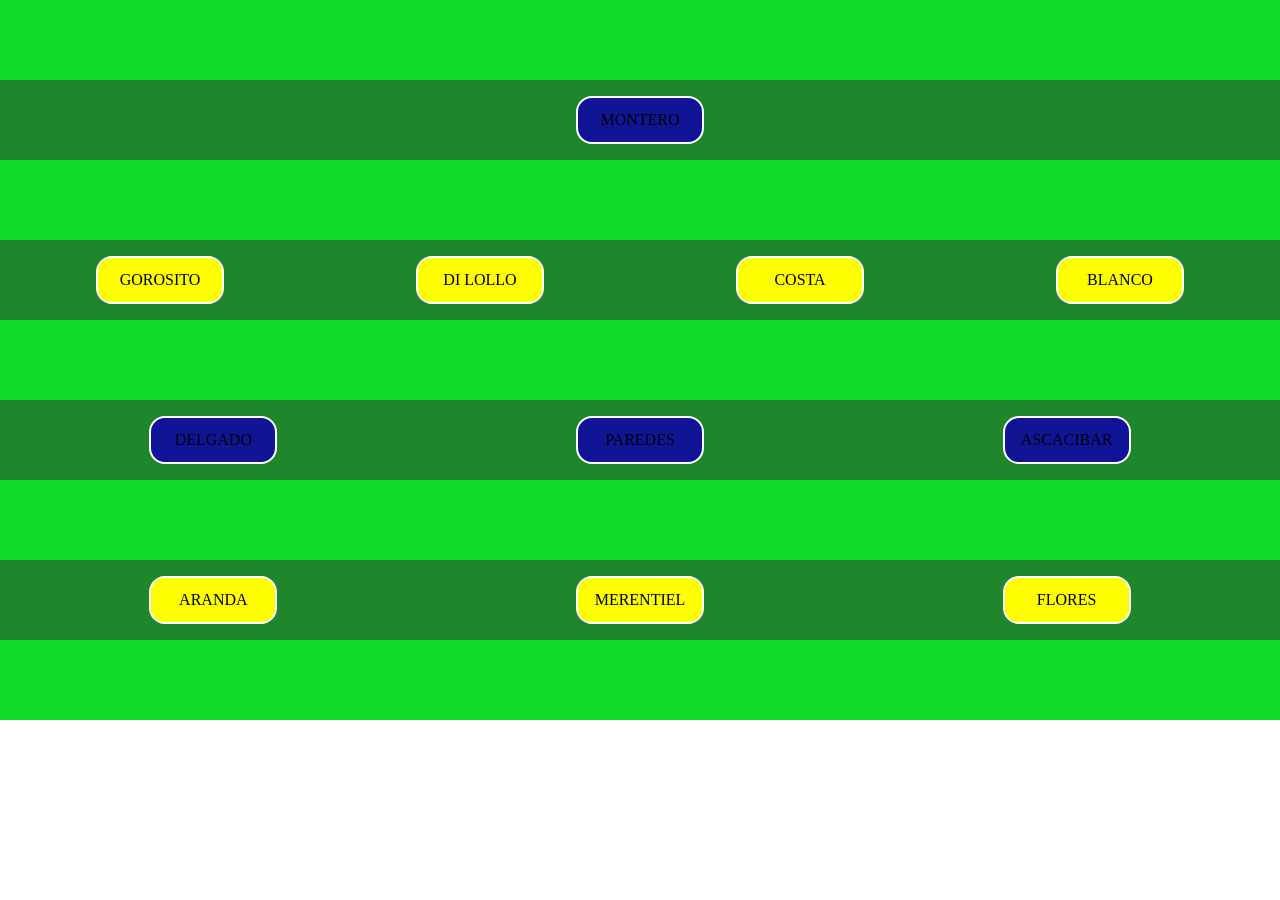
==== index.html @ c698b18b "Puse los nombres de los jugadores. Faltan algunos estilos y otros datos como las posiciones" ====
<!DOCTYPE html>
<html lang="en">
<head>
    <meta charset="UTF-8">
    <meta name="viewport" content="width=device-width, initial-scale=1.0">
    <title>CANCHA DE FÚTBOL</title>
    <link rel="stylesheet" href="style.css">
</head>
<body>
    <main id="lacancha">
        <section class="verdeclaro">

        </section>
        
        <section class="verdeoscuro">

            <div class="cuadradojugador">
            <article id="montero">MONTERO</article>
            </div>

        </section>

        <section class="verdeclaro">

        </section>
        
        <section class="verdeoscuro">
            <div class="cuadradojugador" id="amarillo">
                <article id="gorosito">GOROSITO</article>
            </div>

            <div class="cuadradojugador" id="amarillo">
                <article id="dilollo">DI LOLLO</article>
            </div>

            <div class="cuadradojugador" id="amarillo">
                <article id="costa">COSTA</article>
            </div>

            <div class="cuadradojugador" id="amarillo">
                <article id="blanco">BLANCO</article>
            </div>
        </section>

        <section class="verdeclaro">

        </section>
        
        <section class="verdeoscuro">
            
            <div class="cuadradojugador">
                <article id="delgado">DELGADO</article>
                </div>

            <div class="cuadradojugador">
                <article id="paredes">PAREDES</article>
                </div>

            <div class="cuadradojugador">
                <article id="ascacibar">ASCACIBAR</article>
                </div>

        </section>

        <section class="verdeclaro">

        </section>
        
        <section class="verdeoscuro">
            
            <div class="cuadradojugador" id="amarillo">
                <article id="aranda">ARANDA</article>
                </div>

            <div class="cuadradojugador" id="amarillo">
                <article id="merentiel">MERENTIEL</article>
                </div>

            <div class="cuadradojugador" id="amarillo">
                <article id="flores">FLORES</article>
                </div>

        </section>

        <section class="verdeclaro">

        </section>
    </main>

</body>
</html>
---- style.css ----
* {
    margin: 0;
    padding: 0;
    box-sizing: border-box;
}

body {
    height: 45rem;
    width: 100%;
}

#lacancha {  
    width: 100%;
    height: 100%;
    aspect-ratio: 1/1;
}

.verdeclaro {
    background-color: rgb(15, 219, 42);
    width: 100%;
    height: 5rem;
}

.verdeoscuro {
    background-color: rgb(31, 134, 44);
    width: 100%;
    height: 5rem;
    display: flex;
    flex-direction: row;
    justify-content: space-around;
    align-items: center;
}

.cuadradojugador {
    width: 8rem;
    height: 3rem;
    background-color: rgb(18, 20, 150);
    display: flex;
    flex-direction: row;
    justify-content: center;
    align-items: center;
    border: 2px solid white;
    border-radius: 1rem;
}

#amarillo {
    background-color: yellow;
}
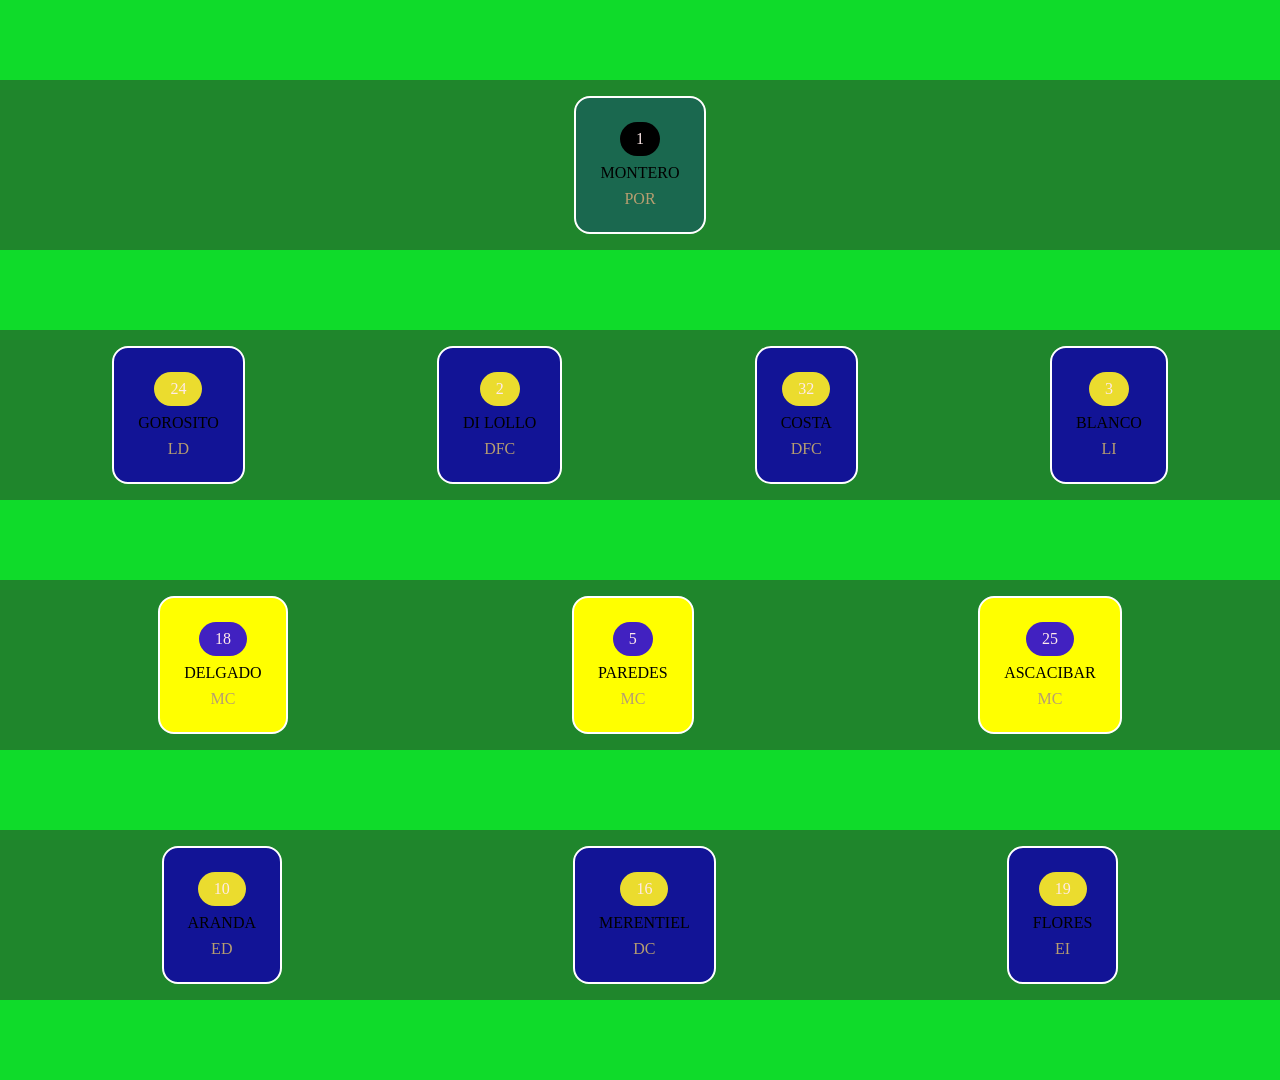
==== commit 1d23e09e: "Avancé con los colores, los números y las posiciones" ====
--- a/index.html
+++ b/index.html
@@ -14,8 +14,10 @@
         
         <section class="verdeoscuro">
 
-            <div class="cuadradojugador">
-            <article id="montero">MONTERO</article>
+            <div class="cuadradojugador" id="arquero">
+            <p class="números" id="el1">1</p>
+            <p class="letrasblancas" id="montero">MONTERO</p>
+            <p class="posiciones">POR</p>
             </div>
 
         </section>
@@ -25,20 +27,28 @@
         </section>
         
         <section class="verdeoscuro">
-            <div class="cuadradojugador" id="amarillo">
-                <article id="gorosito">GOROSITO</article>
+            <div class="cuadradojugador">
+                <p class="números">24</p>
+                <p class="letrasblancas" id="gorosito">GOROSITO</p>
+                <p class="posiciones">LD</p>
             </div>
 
-            <div class="cuadradojugador" id="amarillo">
-                <article id="dilollo">DI LOLLO</article>
+            <div class="cuadradojugador">
+                <p class="números">2</p>
+                <p class="letrasblancas" id="dilollo">DI LOLLO</p>
+                <p class="posiciones">DFC</p>
             </div>
 
-            <div class="cuadradojugador" id="amarillo">
-                <article id="costa">COSTA</article>
+            <div class="cuadradojugador">
+                <p class="números">32</p>
+                <p class="letrasblancas" id="costa">COSTA</p>
+                <p class="posiciones">DFC</p>
             </div>
 
-            <div class="cuadradojugador" id="amarillo">
-                <article id="blanco">BLANCO</article>
+            <div class="cuadradojugador">
+                <p class="números">3</p>
+                <p class="letrasblancas" id="blanco">BLANCO</p>
+                <p class="posiciones">LI</p>
             </div>
         </section>
 
@@ -48,16 +58,22 @@
         
         <section class="verdeoscuro">
             
-            <div class="cuadradojugador">
-                <article id="delgado">DELGADO</article>
+            <div class="cuadradojugador" id="amarillo">
+                <p class="números" id="azul">18</p>
+                <p class="letrasblancas" id="delgado">DELGADO</p>
+                <p class="posiciones">MC</p>
                 </div>
 
-            <div class="cuadradojugador">
-                <article id="paredes">PAREDES</article>
+            <div class="cuadradojugador" id="amarillo">
+                <p class="números" id="azul">5</p>
+                <p class="letrasblancas" id="paredes">PAREDES</p>
+                <p class="posiciones">MC</p>
                 </div>
 
-            <div class="cuadradojugador">
-                <article id="ascacibar">ASCACIBAR</article>
+            <div class="cuadradojugador" id="amarillo">
+                <p class="números" id="azul">25</p>
+                <p class="letrasblancas" id="ascacibar">ASCACIBAR</p>
+                <p class="posiciones">MC</p>
                 </div>
 
         </section>
@@ -68,16 +84,22 @@
         
         <section class="verdeoscuro">
             
-            <div class="cuadradojugador" id="amarillo">
-                <article id="aranda">ARANDA</article>
+            <div class="cuadradojugador">
+                <p class="números">10</p>
+                <p class="letrasblancas" id="aranda">ARANDA</p>
+                <p class="posiciones">ED</p>
                 </div>
 
-            <div class="cuadradojugador" id="amarillo">
-                <article id="merentiel">MERENTIEL</article>
+            <div class="cuadradojugador">
+                <p class="números">16</p>
+                <p class="letrasblancas" id="merentiel">MERENTIEL</p>
+                <p class="posiciones">DC</p>
                 </div>
 
-            <div class="cuadradojugador" id="amarillo">
-                <article id="flores">FLORES</article>
+            <div class="cuadradojugador">
+                <p class="números">19</p>
+                <p class="letrasblancas" id="flores">FLORES</p>
+                <p class="posiciones">EI</p>
                 </div>
 
         </section>
--- a/style.css
+++ b/style.css
@@ -24,7 +24,8 @@
 .verdeoscuro {
     background-color: rgb(31, 134, 44);
     width: 100%;
-    height: 5rem;
+    height: auto;
+    padding: 1rem;
     display: flex;
     flex-direction: row;
     justify-content: space-around;
@@ -32,17 +33,46 @@
 }
 
 .cuadradojugador {
-    width: 8rem;
-    height: 3rem;
+    width: auto;
+    height: auto;
+    padding: 1.5rem;
     background-color: rgb(18, 20, 150);
     display: flex;
-    flex-direction: row;
+    flex-direction: column;
     justify-content: center;
     align-items: center;
     border: 2px solid white;
     border-radius: 1rem;
+    gap: 0.5rem;
+}
+
+#arquero {
+    background-color: #1a684f;
 }
 
 #amarillo {
     background-color: yellow;
+}
+
+.números {
+    color: #ffeaea;
+    background-color: #ebdc2e;
+    padding: 0.5rem 1rem 0.5rem 1rem;
+    border-radius: 30px;
+}
+
+#el1 {
+    background-color: black;
+}
+
+#azul {
+    background-color: #4121c1;
+}
+
+.letrasblancas {
+    color: #000000;
+}
+
+.posiciones {
+    color: #b79e70;
 }
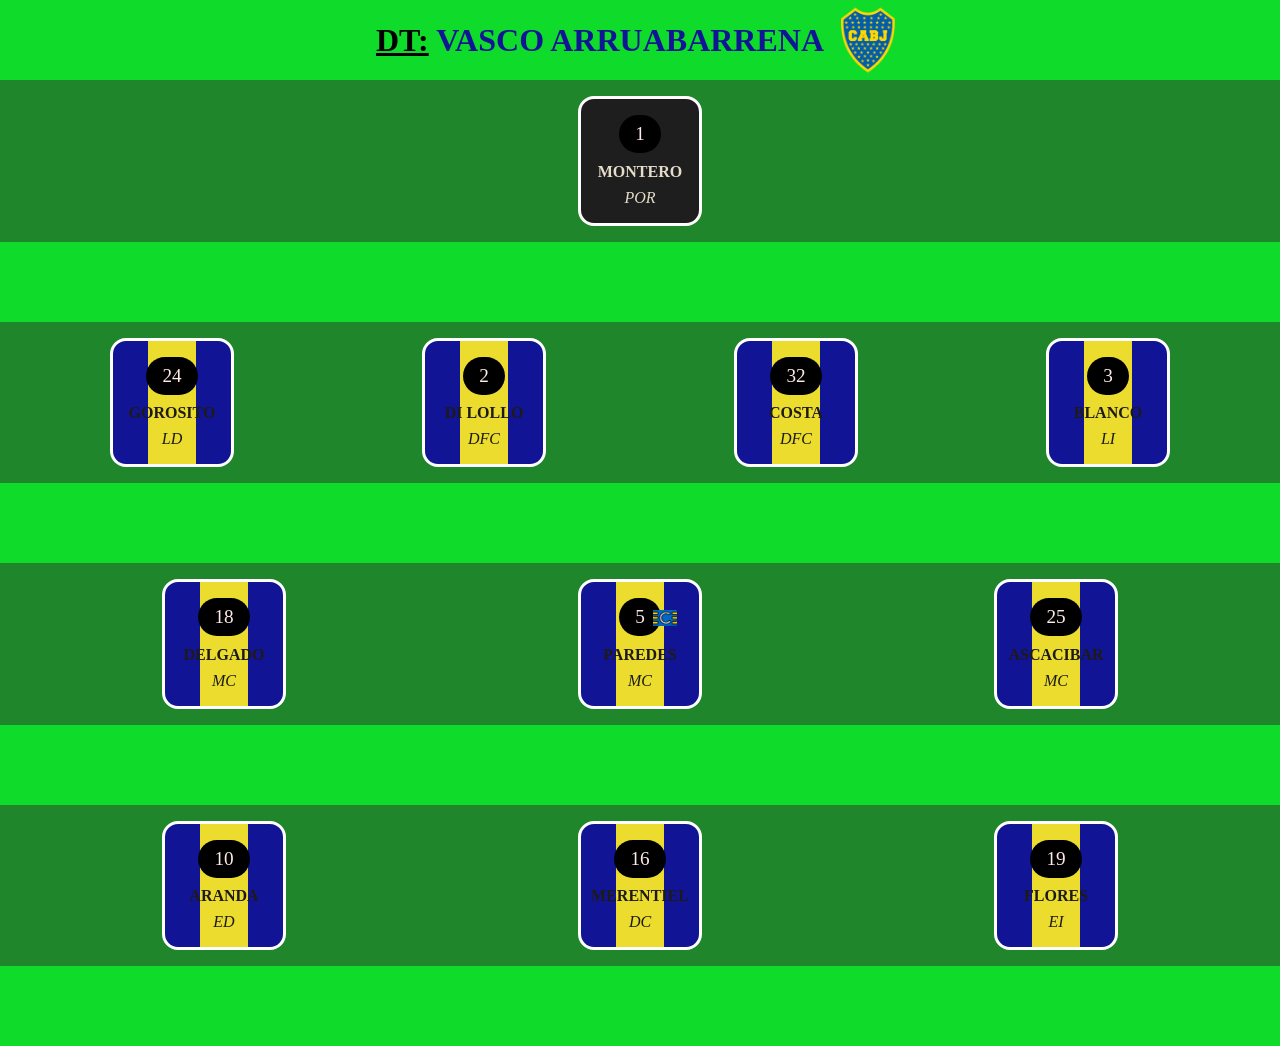
==== commit 1a7fe5aa: "Tengo que agregar la imagen de la pelota y las nacionalidades de cada uno" ====
--- a/index.html
+++ b/index.html
@@ -9,15 +9,16 @@
 <body>
     <main id="lacancha">
         <section class="verdeclaro">
-
+            <img id="escudoboca" src="escudo Boca.png" alt="Escudo de Boca">
+            <p id="dt"><span id="subrayado">DT:</span> <span id="colordt">VASCO ARRUABARRENA</span></p>
         </section>
         
         <section class="verdeoscuro">
 
             <div class="cuadradojugador" id="arquero">
-            <p class="números" id="el1">1</p>
+            <p class="números">1</p>
             <p class="letrasblancas" id="montero">MONTERO</p>
-            <p class="posiciones">POR</p>
+            <p class="posiciones" id="posiciónarquero">POR</p>
             </div>
 
         </section>
@@ -58,20 +59,23 @@
         
         <section class="verdeoscuro">
             
-            <div class="cuadradojugador" id="amarillo">
-                <p class="números" id="azul">18</p>
+            <div class="cuadradojugador">
+                <p class="números">18</p>
                 <p class="letrasblancas" id="delgado">DELGADO</p>
                 <p class="posiciones">MC</p>
                 </div>
 
-            <div class="cuadradojugador" id="amarillo">
-                <p class="números" id="azul">5</p>
+            <div class="cuadradojugador">
+                <div id="númeroycapitán">
+                <p class="números">5</p>
+                <img id="logocapitán" src="logo capitán.png" alt="Logo de capitán">
+                </div>
                 <p class="letrasblancas" id="paredes">PAREDES</p>
                 <p class="posiciones">MC</p>
                 </div>
 
-            <div class="cuadradojugador" id="amarillo">
-                <p class="números" id="azul">25</p>
+            <div class="cuadradojugador">
+                <p class="números">25</p>
                 <p class="letrasblancas" id="ascacibar">ASCACIBAR</p>
                 <p class="posiciones">MC</p>
                 </div>
--- a/style.css
+++ b/style.css
@@ -19,6 +19,12 @@
     background-color: rgb(15, 219, 42);
     width: 100%;
     height: 5rem;
+    display: flex;
+    flex-direction: row-reverse;
+    justify-content: center;
+    align-items: center;
+    position: relative;
+    gap: 0.5rem;
 }
 
 .verdeoscuro {
@@ -32,47 +38,88 @@
     align-items: center;
 }
 
+#escudoboca {
+    width: 4.5rem;
+    height: 4.5rem;
+}
+
+#dt {
+    font-weight: bold;
+    font-size: 2rem;
+}
+
+#subrayado {
+    text-decoration: underline;
+}
+
+#colordt {
+    color: rgb(18, 20, 150);
+}
+
 .cuadradojugador {
-    width: auto;
+    width: 10%;
     height: auto;
-    padding: 1.5rem;
-    background-color: rgb(18, 20, 150);
+    padding: 1rem;
+    background-image: linear-gradient(to right,
+    rgb(18, 20, 150) 0% 30%,
+    #ebdc2e 30% 70%,
+    rgb(18, 20, 150) 70% 100%
+    );
     display: flex;
     flex-direction: column;
     justify-content: center;
     align-items: center;
-    border: 2px solid white;
+    border: 3px solid white;
     border-radius: 1rem;
     gap: 0.5rem;
 }
 
 #arquero {
-    background-color: #1a684f;
-}
-
-#amarillo {
-    background-color: yellow;
+    background-image: none;
+    background-color: #1e1e1e;
 }
 
 .números {
     color: #ffeaea;
-    background-color: #ebdc2e;
+    background-color: black;
     padding: 0.5rem 1rem 0.5rem 1rem;
-    border-radius: 30px;
-}
-
-#el1 {
-    background-color: black;
-}
-
-#azul {
-    background-color: #4121c1;
+    border-radius: 80px;
+    font-size: 1.2rem;
+    margin-bottom: 0.1rem;
 }
 
 .letrasblancas {
-    color: #000000;
+    color: #1d1b17;
+    font-weight: bold;
 }
 
 .posiciones {
-    color: #b79e70;
+    color: #1d1b17;
+    font-style: italic;
+}
+
+#montero {
+    color: #e5dcca;
+    font-weight: bold;
+}
+
+#posiciónarquero {
+    color: #e5dcca;
+    font-style: italic;
+}
+
+#númeroycapitán {
+    display: flex;
+    flex-direction: row;
+    justify-content: center;
+    align-items: center;
+    position: relative;
+    width: 100%;
+}
+
+#logocapitán {
+    width: 1.5rem;
+    height: 1rem;
+    position: absolute;
+    left: 65%;
 }
